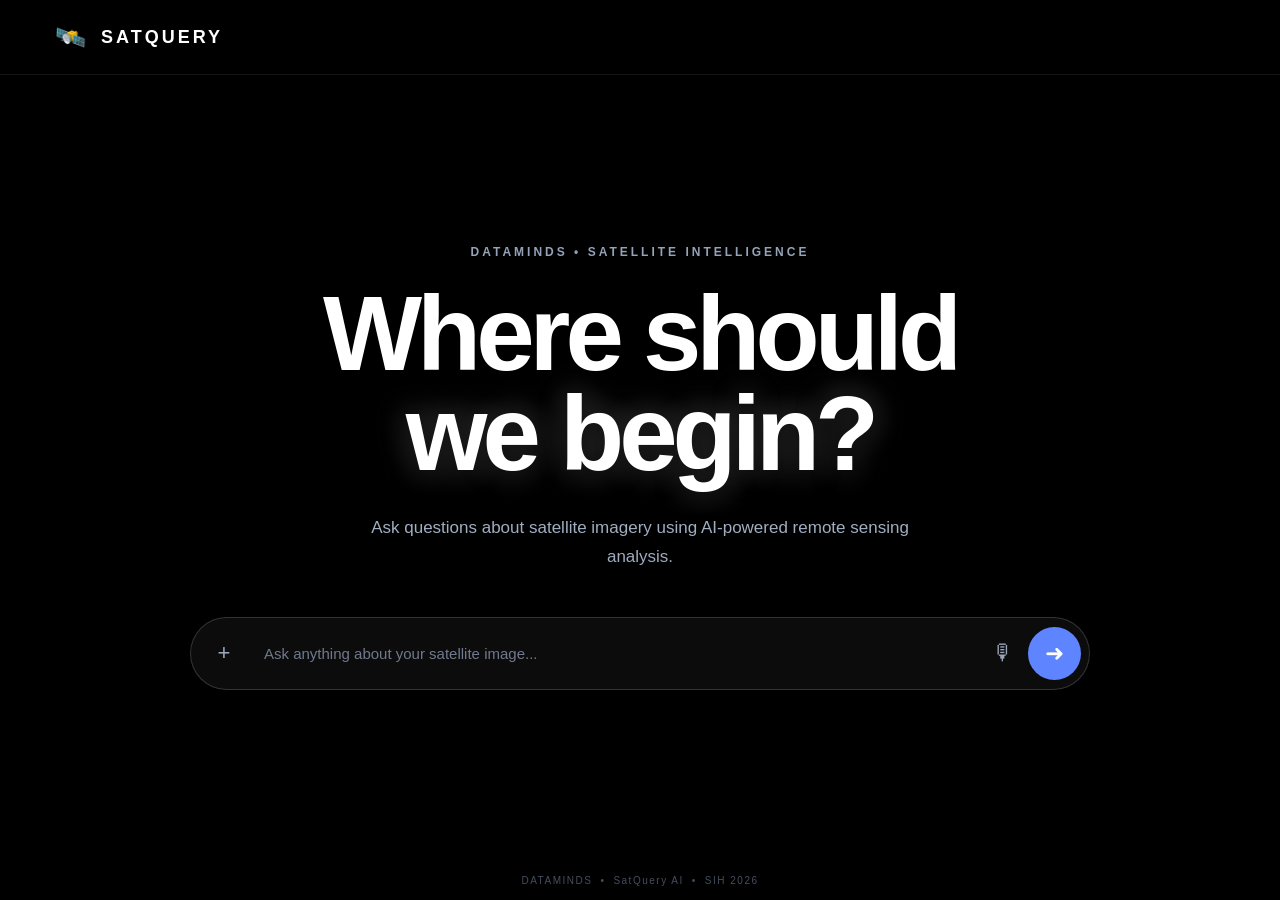
==== Dataminds/index.html @ 9a2b52d6 "feat(sih26167): complete multi-modal TIFF engine, zero-memorization analyzer, Dataminds UI, and repo" ====
<!DOCTYPE html>
<html lang="en">
<head>
    <meta charset="UTF-8">
    <meta name="viewport" content="width=device-width, initial-scale=1.0">

    <title>SatQuery AI | Dataminds</title>

    <link rel="stylesheet" href="styles.css">
</head>

<body>

    <!-- Satellite Map Behind Pure Black Aperture -->
    <div class="satellite-map-bg" id="satelliteMapBg" aria-hidden="true"></div>

    <!-- Circle Aperture with Thin Line of Light -->
    <div class="magnifier-cursor" id="magnifierCursor" aria-hidden="true">
        <div class="magnifier-ring"></div>
    </div>

    <!-- Navigation -->
    <nav class="navbar">
        <div class="logo">
            <span class="logo-icon">🛰️</span>
            <span>SATQUERY</span>
        </div>
    </nav>


    <!-- Main Landing Page -->
    <main class="hero">

        <div class="hero-content">

            <p class="eyebrow">
                DATAMINDS • SATELLITE INTELLIGENCE
            </p>

            <h1>
                Where should<br>
                <span>we begin?</span>
            </h1>

            <p class="description">
                Ask questions about satellite imagery using
                AI-powered remote sensing analysis.
            </p>


            <!-- Query Form -->
            <form id="queryForm">

                <!-- Uploaded satellite image preview (positioned above text bar) -->
                <div id="fileList" class="file-list"></div>

                <div class="input-container">

                    <!-- Attach -->
                    <button
                        type="button"
                        class="icon-button"
                        id="attachButton"
                        title="Attach satellite image">
                        +
                    </button>

                    <input
                        type="file"
                        id="fileInput"
                        accept="image/*,.tif,.tiff"
                        multiple
                        hidden
                    >

                    <!-- Query -->
                    <input
                        type="text"
                        id="queryInput"
                        placeholder="Ask anything about your satellite image..."
                        autocomplete="off"
                    >

                    <!-- Mic -->
                    <button
                        type="button"
                        class="icon-button"
                        id="micButton"
                        title="Voice input">
                        🎙
                    </button>

                    <!-- Submit -->
                    <button
                        type="submit"
                        class="submit-button"
                        title="Analyze">
                        ➜
                    </button>

                </div>

            </form>

        </div>

    </main>


    <!-- Footer -->
    <footer>
        <span>DATAMINDS</span>
        <span>•</span>
        <span>SatQuery AI</span>
        <span>•</span>
        <span>SIH 2026</span>
    </footer>


    <!-- IMAGE LIGHTBOX MODAL (for viewing uploaded photo in full resolution) -->
    <div id="imageLightbox" class="image-lightbox" style="display: none;">
        <div class="lightbox-content">
            <button id="lightboxClose" class="lightbox-close" title="Close preview">✕</button>
            <img id="lightboxImg" src="" alt="Full size preview" class="lightbox-img">
            <div id="lightboxCaption" class="lightbox-caption"></div>
        </div>
    </div>


    <script src="hero.js"></script>

</body>
</html>
---- Dataminds/styles.css ----
* {
    margin: 0;
    padding: 0;
    box-sizing: border-box;
}

html {
    scroll-behavior: smooth;
    background: #000000;
}

body {
    min-height: 100vh;
    font-family: Arial, Helvetica, sans-serif;
    background: #000000;
    color: white;
    overflow-x: hidden;
}

/* =========================
   SATELLITE MAP APERTURE (BEHIND BLACK VOID)
========================= */

.satellite-map-bg {
    position: fixed;
    top: 0;
    left: 0;
    width: 100vw;
    height: 100vh;
    background-image: url('satellite_map.jpg');
    background-size: cover;
    background-position: center center;
    background-repeat: no-repeat;
    pointer-events: none;
    z-index: 1;
    opacity: 0;
    transition: opacity 0.35s ease;
    -webkit-mask-image: radial-gradient(circle 115px at -500px -500px, black 0%, black 90%, transparent 100%);
    mask-image: radial-gradient(circle 115px at -500px -500px, black 0%, black 90%, transparent 100%);
    -webkit-mask-repeat: no-repeat;
    mask-repeat: no-repeat;
}

/* =========================
   THIN LINE OF LIGHT AROUND CIRCLE
========================= */

.magnifier-cursor {
    position: fixed;
    top: 0;
    left: 0;
    width: 0;
    height: 0;
    pointer-events: none;
    z-index: 2;
    will-change: transform;
    opacity: 0;
    transition: opacity 0.25s ease;
}

/* Elegant thin line of light tracing the circle aperture */
.magnifier-ring {
    position: absolute;
    width: 230px;
    height: 230px;
    transform: translate(-50%, -50%);
    border-radius: 50%;
    border: 1.5px solid rgba(255, 255, 255, 0.85);
    box-shadow:
        0 0 10px rgba(255, 255, 255, 0.45),
        inset 0 0 8px rgba(255, 255, 255, 0.2);
    pointer-events: none;
    transition: transform 0.12s ease-out, box-shadow 0.2s ease;
}

/* Subtle click response */
.magnifier-cursor.magnifier-click .magnifier-ring {
    transform: translate(-50%, -50%) scale(0.96);
    border-color: #ffffff;
    box-shadow:
        0 0 16px rgba(255, 255, 255, 0.8),
        inset 0 0 10px rgba(255, 255, 255, 0.4);
}

/* Hide legacy glow backgrounds */
.background-glow {
    display: none !important;
}


/* =========================
   NAVBAR
========================= */

.navbar {
    height: 75px;
    width: 100%;
    padding: 0 55px;

    display: flex;
    align-items: center;
    justify-content: space-between;

    border-bottom: 1px solid rgba(255,255,255,0.08);

    position: relative;
    z-index: 10;
}

.logo {
    display: flex;
    align-items: center;
    gap: 12px;

    font-size: 18px;
    font-weight: bold;
    letter-spacing: 3px;
}

.logo-icon {
    font-size: 25px;
}

.nav-status {
    padding: 8px 15px;

    border: 1px solid rgba(255,255,255,0.12);
    border-radius: 30px;

    font-size: 11px;
    letter-spacing: 1.5px;

    color: #a9b2c7;
}

.status-dot {
    display: inline-block;

    width: 7px;
    height: 7px;

    background: #3cff8f;
    border-radius: 50%;

    margin-right: 7px;

    box-shadow: 0 0 12px #3cff8f;
}


/* =========================
   HERO & TEXT (ALWAYS IN FRONT OF MAP APERTURE)
========================= */

.hero {
    min-height: calc(100vh - 115px);

    display: flex;
    justify-content: center;
    align-items: center;

    padding: 80px 20px;
    position: relative;
    z-index: 10;
}

.hero-content {
    width: 100%;
    max-width: 900px;

    text-align: center;
    position: relative;
    z-index: 10;
}


/* =========================
   TEXT
========================= */

.eyebrow {
    color: #94a3b8;
    font-size: 12px;
    font-weight: bold;
    letter-spacing: 3px;
    margin-bottom: 25px;
    position: relative;
    z-index: 10;
    text-shadow: 0 2px 10px rgba(0, 0, 0, 0.95);
}

h1 {
    font-size: clamp(55px, 9vw, 105px);
    line-height: 0.95;
    letter-spacing: -5px;
    margin-bottom: 30px;
    position: relative;
    z-index: 10;
    text-shadow: 0 4px 24px rgba(0, 0, 0, 0.98);
}

h1 span {
    color: #ffffff;
    text-shadow: 0 4px 25px rgba(0, 0, 0, 0.98), 0 0 30px rgba(255, 255, 255, 0.35);
}

.description {
    max-width: 600px;
    margin: auto;
    color: #a0aec0;
    font-size: 17px;
    line-height: 1.7;
    position: relative;
    z-index: 10;
    text-shadow: 0 2px 12px rgba(0, 0, 0, 0.95);
}


/* =========================
   INPUT (SEARCH BAR - STRICTLY ABOVE MAP)
========================= */

#queryForm {
    margin-top: 45px;
    position: relative;
    z-index: 30;
}

.input-container {
    width: 100%;
    min-height: 70px;
    display: flex;
    align-items: center;
    padding: 8px;
    border-radius: 40px;
    background: #0c0c0c;
    border: 1px solid rgba(255, 255, 255, 0.16);
    box-shadow: 0 20px 80px rgba(0, 0, 0, 0.95);
    position: relative;
    z-index: 30;
    transition: 0.3s;
}

.input-container:focus-within {
    border-color: rgba(255, 255, 255, 0.5);
    box-shadow: 0 0 35px rgba(255, 255, 255, 0.18);
}

#queryInput {
    flex: 1;

    height: 55px;

    padding: 0 15px;

    border: none;
    outline: none;

    background: transparent;

    color: white;

    font-size: 15px;
}

#queryInput::placeholder {
    color: #70798d;
}


/* =========================
   BUTTONS
========================= */

.icon-button,
.submit-button,
.think-button {
    border: none;
    cursor: pointer;
}

.icon-button {
    width: 50px;
    height: 50px;

    flex-shrink: 0;

    border-radius: 50%;

    background: transparent;

    color: #9ba5ba;

    font-size: 22px;

    transition: 0.25s;
}

.icon-button:hover {
    background: rgba(255,255,255,0.08);
    color: white;
}

.think-button {
    padding: 11px 17px;

    border-radius: 25px;

    background: transparent;

    border: 1px solid rgba(255,255,255,0.1);

    color: #8993a8;

    transition: 0.25s;
}

.think-button:hover,
.think-button.active {
    color: white;
    border-color: #668cff;
    background: rgba(74,109,255,0.12);
}

.submit-button {
    width: 53px;
    height: 53px;

    border-radius: 50%;

    background: #5f84ff;

    color: white;

    font-size: 23px;

    transition: 0.25s;
}

.submit-button:hover {
    transform: scale(1.05);
    box-shadow: 0 0 30px rgba(95,132,255,0.5);
}


/* =========================
   LARGE PHOTO PREVIEW SYSTEM
========================= */

.file-list {
    display: flex;
    gap: 20px;
    margin: 0 auto;
    justify-content: center;
    align-items: center;
    flex-wrap: wrap;
    width: 100%;
    max-width: 860px;
}

.file-list:not(:empty) {
    margin-bottom: 24px;
}

.file-preview-card {
    position: relative;
    width: 440px;
    max-width: 92vw;
    height: 250px;
    border-radius: 18px;
    overflow: hidden;
    background: #0a0a0a;
    border: 1px solid rgba(255, 255, 255, 0.16);
    box-shadow: 0 16px 36px rgba(0, 0, 0, 0.85), 0 0 25px rgba(255, 255, 255, 0.06);
    transition: transform 0.28s cubic-bezier(0.22, 1, 0.36, 1), box-shadow 0.28s ease, border-color 0.28s ease;
    animation: previewPopIn 0.35s cubic-bezier(0.22, 1, 0.36, 1) both;
}

.file-list.multi-files .file-preview-card {
    width: 350px;
    height: 220px;
}

@keyframes previewPopIn {
    from {
        opacity: 0;
        transform: scale(0.92) translateY(16px);
    }
    to {
        opacity: 1;
        transform: scale(1) translateY(0);
    }
}

.file-preview-card:hover {
    transform: translateY(-4px);
    border-color: rgba(95, 132, 255, 0.7);
    box-shadow: 0 22px 46px rgba(0, 0, 0, 0.75), 0 0 35px rgba(95, 132, 255, 0.25);
}

.file-preview-media {
    width: 100%;
    height: 100%;
    position: relative;
}

.file-preview-img {
    width: 100%;
    height: 100%;
    object-fit: cover;
    display: block;
    cursor: zoom-in;
    transition: transform 0.4s ease;
}

.file-preview-card:hover .file-preview-img {
    transform: scale(1.03);
}

.file-preview-gradient {
    position: absolute;
    inset: 0;
    pointer-events: none;
    background: linear-gradient(
        180deg,
        rgba(5, 7, 13, 0.75) 0%,
        rgba(5, 7, 13, 0.1) 35%,
        rgba(5, 7, 13, 0.15) 60%,
        rgba(5, 7, 13, 0.92) 100%
    );
}

.file-preview-top-bar {
    position: absolute;
    top: 12px;
    left: 14px;
    right: 14px;
    display: flex;
    justify-content: space-between;
    align-items: center;
    z-index: 3;
}

.file-preview-badge {
    font-size: 10px;
    font-weight: 700;
    letter-spacing: 1.2px;
    color: #a5b4fc;
    background: rgba(12, 18, 34, 0.85);
    backdrop-filter: blur(8px);
    padding: 5px 12px;
    border-radius: 20px;
    border: 1px solid rgba(165, 180, 252, 0.25);
    display: flex;
    align-items: center;
    gap: 6px;
    text-transform: uppercase;
}

.file-preview-badge .status-dot {
    width: 6px;
    height: 6px;
    border-radius: 50%;
    background: #4dff9a;
    box-shadow: 0 0 8px #4dff9a;
}

.file-preview-actions {
    display: flex;
    gap: 8px;
    align-items: center;
}

.preview-action-btn {
    width: 32px;
    height: 32px;
    border-radius: 50%;
    background: rgba(12, 18, 34, 0.85);
    backdrop-filter: blur(8px);
    border: 1px solid rgba(255, 255, 255, 0.16);
    color: #cbd5e1;
    display: flex;
    align-items: center;
    justify-content: center;
    cursor: pointer;
    transition: 0.2s;
    font-size: 13px;
}

.preview-action-btn.view-full-btn:hover {
    background: rgba(95, 132, 255, 0.35);
    color: white;
    border-color: rgba(95, 132, 255, 0.8);
    transform: scale(1.08);
}

.preview-action-btn.remove-file-btn:hover {
    background: rgba(239, 68, 68, 0.85);
    color: white;
    border-color: rgba(239, 68, 68, 1);
    transform: scale(1.08);
}

.file-preview-bottom-bar {
    position: absolute;
    bottom: 12px;
    left: 14px;
    right: 14px;
    display: flex;
    justify-content: space-between;
    align-items: flex-end;
    z-index: 3;
}

.file-preview-details {
    display: flex;
    flex-direction: column;
    gap: 2px;
    max-width: 72%;
}

.file-preview-filename {
    font-size: 13px;
    font-weight: 600;
    color: #f8fafc;
    white-space: nowrap;
    overflow: hidden;
    text-overflow: ellipsis;
    display: block;
    text-shadow: 0 1px 4px rgba(0, 0, 0, 0.9);
}

.file-preview-size {
    font-size: 11px;
    color: #94a3b8;
    font-family: monospace;
    display: block;
    text-shadow: 0 1px 3px rgba(0, 0, 0, 0.9);
}

.file-preview-status {
    font-size: 10px;
    font-weight: 600;
    color: #4ade80;
    background: rgba(34, 197, 94, 0.15);
    border: 1px solid rgba(34, 197, 94, 0.35);
    padding: 3px 10px;
    border-radius: 12px;
    backdrop-filter: blur(6px);
    white-space: nowrap;
}

/* DRAG & DROP ACTIVE HIGHLIGHT */
.input-container.drag-over {
    border-color: #5f84ff !important;
    box-shadow: 0 0 35px rgba(95, 132, 255, 0.45) !important;
    background: rgba(95, 132, 255, 0.08) !important;
}

/* LIGHTBOX MODAL FOR FULL SCREEN IMAGE PREVIEW */
.image-lightbox {
    position: fixed;
    inset: 0;
    z-index: 99999;
    display: flex;
    align-items: center;
    justify-content: center;
    background: rgba(4, 6, 12, 0.88);
    backdrop-filter: blur(14px);
    padding: 24px;
    animation: lightboxFadeIn 0.25s ease-out both;
}

@keyframes lightboxFadeIn {
    from { opacity: 0; }
    to { opacity: 1; }
}

.lightbox-content {
    position: relative;
    max-width: 90vw;
    max-height: 88vh;
    display: flex;
    flex-direction: column;
    align-items: center;
    gap: 12px;
}

.lightbox-img {
    max-width: 100%;
    max-height: 80vh;
    object-fit: contain;
    border-radius: 14px;
    border: 1px solid rgba(255, 255, 255, 0.15);
    box-shadow: 0 25px 60px rgba(0, 0, 0, 0.8), 0 0 40px rgba(95, 132, 255, 0.3);
}

.lightbox-close {
    position: absolute;
    top: -16px;
    right: -16px;
    width: 38px;
    height: 38px;
    border-radius: 50%;
    background: rgba(20, 25, 40, 0.9);
    border: 1px solid rgba(255, 255, 255, 0.2);
    color: white;
    font-size: 16px;
    cursor: pointer;
    display: flex;
    align-items: center;
    justify-content: center;
    box-shadow: 0 4px 14px rgba(0, 0, 0, 0.6);
    transition: 0.2s;
    z-index: 10;
}

.lightbox-close:hover {
    background: #ef4444;
    border-color: #ef4444;
    transform: scale(1.1);
}

.lightbox-caption {
    font-size: 13px;
    color: #cbd5e1;
    letter-spacing: 0.5px;
    background: rgba(15, 23, 42, 0.7);
    padding: 6px 16px;
    border-radius: 20px;
    border: 1px solid rgba(255, 255, 255, 0.08);
}


/* =========================
   PRESETS
========================= */

.preset-section {
    margin-top: 45px;
}

.preset-title {
    color: #596276;

    font-size: 10px;

    font-weight: bold;

    letter-spacing: 2px;

    margin-bottom: 15px;
}

.preset-grid {
    display: flex;

    justify-content: center;

    gap: 10px;

    flex-wrap: wrap;
}

.preset-chip {
    display: flex;
    align-items: center;
    gap: 9px;

    padding: 12px 16px;

    border-radius: 25px;

    background: rgba(255,255,255,0.035);

    border: 1px solid rgba(255,255,255,0.08);

    color: #8e98ac;

    cursor: pointer;

    transition: 0.25s;
}

.preset-chip:hover {
    color: white;

    border-color: rgba(95,132,255,0.5);

    background: rgba(95,132,255,0.08);

    transform: translateY(-2px);
}


/* =========================
   INFO
========================= */

.info-row {
    display: flex;

    justify-content: center;

    gap: 70px;

    margin-top: 55px;
    position: relative;
    z-index: 10;
}

.info-row div {
    display: flex;
    flex-direction: column;

    gap: 5px;
}

.info-row strong {
    font-size: 20px;
}

.info-row span {
    color: #60697b;

    font-size: 10px;

    letter-spacing: 1px;

    text-transform: uppercase;
}


/* =========================
   FOOTER
========================= */

footer {
    height: 40px;

    display: flex;
    justify-content: center;
    align-items: center;

    gap: 8px;

    color: #454d5d;

    font-size: 10px;

    letter-spacing: 1.5px;
    position: relative;
    z-index: 10;
}


/* =========================
   RESPONSIVE
========================= */

@media (max-width: 700px) {

    .navbar {
        padding: 0 20px;
    }

    .nav-status {
        display: none;
    }

    .hero {
        padding: 50px 15px;
    }

    h1 {
        letter-spacing: -3px;
    }

    .input-container {
        border-radius: 25px;
    }

    .think-button {
        display: none;
    }

    .info-row {
        gap: 25px;
    }

    .info-row span {
        font-size: 8px;
    }
}
/* =========================
   PAGE SLIDE TRANSITIONS
========================= */

@keyframes slideInFromBottom {
    from {
        transform: translateY(100vh);
        opacity: 0;
    }
    to {
        transform: translateY(0);
        opacity: 1;
    }
}

@keyframes slideOutToTop {
    from {
        transform: translateY(0);
        opacity: 1;
    }
    to {
        transform: translateY(-100vh);
        opacity: 0;
    }
}

@keyframes slideOutToBottom {
    from {
        transform: translateY(0);
        opacity: 1;
    }
    to {
        transform: translateY(100vh);
        opacity: 0;
    }
}

.page-slide-in {
    animation: slideInFromBottom 0.55s cubic-bezier(0.22, 1, 0.36, 1) both;
}

.page-slide-out {
    animation: slideOutToTop 0.42s cubic-bezier(0.55, 0, 0.65, 0) forwards;
    pointer-events: none;
}

.page-slide-back {
    animation: slideOutToBottom 0.38s cubic-bezier(0.55, 0, 0.65, 0) forwards;
    pointer-events: none;
}

body.page-slide-in,
body.page-slide-out,
body.page-slide-back {
    overflow: hidden !important;
}


/* =========================
   RESULTS DASHBOARD — stacked single column
========================= */

.dashboard {
    max-width: 900px;
    margin: 0 auto;
    padding: 30px 24px 60px;
    display: flex;
    flex-direction: column;
    gap: 20px;
}

.panel {
    background: #0a0a0a;
    border: 1px solid rgba(255,255,255,0.09);
    border-radius: 18px;
    padding: 24px;
}

.panel-label {
    font-size: 9px;
    letter-spacing: 2px;
    color: #586176;
    font-weight: bold;
    margin-bottom: 12px;
    text-transform: uppercase;
}


/* =========================
   MISSION PANEL (top row — compact)
========================= */

.mission-grid {
    display: grid;
    grid-template-columns: 1fr 1fr;
    gap: 20px;
    align-items: start;
}

.mission-query h2 {
    font-size: 13px;
    font-weight: bold;
    letter-spacing: 1px;
    color: #8d97aa;
    text-transform: uppercase;
    margin-bottom: 10px;
}

.query-box {
    padding: 13px 15px;
    border: 1px solid rgba(255,255,255,0.1);
    background: #121212;
    border-radius: 12px;
    color: #c4cdde;
    font-size: 14px;
    line-height: 1.6;
}

.mission-params {
    display: grid;
    grid-template-columns: 1fr 1fr;
    gap: 0;
}

.parameter {
    padding: 11px 0;
    border-bottom: 1px solid rgba(255,255,255,0.055);
    display: flex;
    flex-direction: column;
    gap: 5px;
    padding-right: 16px;
}

.parameter span,
.telemetry span {
    font-size: 8px;
    color: #596276;
    letter-spacing: 1.5px;
    text-transform: uppercase;
}

.parameter strong {
    font-size: 12px;
    color: #c6cede;
}

.online {
    color: #4dff9a !important;
}


/* =========================
   EVIDENCE PANEL (center — image)
========================= */

.evidence-header {
    display: flex;
    align-items: baseline;
    gap: 14px;
    margin-bottom: 16px;
}

.evidence-header h2 {
    font-size: 18px;
    margin: 0;
    color: white;
}

.image-viewer {
    width: 100%;
    aspect-ratio: 16 / 9;
    border-radius: 14px;
    border: 1px solid rgba(255,255,255,0.1);
    background: #050505;
    display: flex;
    justify-content: center;
    align-items: center;
    overflow: hidden;
    position: relative;
}

.image-viewer img {
    width: 100%;
    height: 100%;
    object-fit: contain;
}

.empty-viewer {
    text-align: center;
    color: #566075;
}

.satellite-icon {
    font-size: 50px;
    margin-bottom: 15px;
}


/* CONTROLS */

.viewer-controls {
    display: flex;
    justify-content: center;
    gap: 10px;
    margin-top: 14px;
}

.viewer-controls button {
    background: rgba(255,255,255,0.05);
    border: 1px solid rgba(255,255,255,0.08);
    color: #8d97aa;
    padding: 9px 18px;
    border-radius: 20px;
    cursor: pointer;
    font-size: 12px;
    transition: 0.2s;
}

.viewer-controls button:hover {
    background: rgba(255,255,255,0.09);
    color: white;
}


/* =========================
   INTELLIGENCE PANEL (bottom — output)
========================= */

/* CONFIDENCE */

.confidence-card {
    padding: 18px 20px;
    border-radius: 14px;
    background: #111111;
    border: 1px solid rgba(255,255,255,0.12);
    margin-bottom: 22px;
    display: flex;
    justify-content: space-between;
    align-items: center;
}

.confidence-card span {
    font-size: 9px;
    color: #8d97aa;
    letter-spacing: 2px;
    text-transform: uppercase;
}

.confidence-card strong {
    font-size: 28px;
    color: #ffffff;
    text-shadow: 0 0 16px rgba(255,255,255,0.5);
}


/* ANSWER */

.intelligence-panel h2 {
    font-size: 15px;
    margin-bottom: 12px;
    color: #c8d2e4;
}

.answer-card {
    padding: 22px 24px;
    border-radius: 14px;
    background: rgba(255, 255, 255, 0.03);
    border: 1px solid rgba(255, 255, 255, 0.08);
    box-shadow: 0 8px 32px rgba(0, 0, 0, 0.45);
    color: #b8c3d8;
    font-size: 13.5px;
    line-height: 1.8;
    margin-bottom: 22px;
}

.analysis-heading {
    font-size: 13px;
    letter-spacing: 1.2px;
    text-transform: uppercase;
    color: #638cff;
    font-weight: 700;
    margin: 18px 0 8px;
    display: flex;
    align-items: center;
    gap: 8px;
}

.analysis-heading:first-child {
    margin-top: 0;
}

.analysis-heading::before {
    content: "";
    display: inline-block;
    width: 4px;
    height: 13px;
    background: #638cff;
    border-radius: 2px;
    box-shadow: 0 0 8px rgba(99, 140, 255, 0.8);
}

.analysis-subheading {
    font-size: 14px;
    color: #ffffff;
    font-weight: 600;
    margin: 14px 0 6px;
}

.analysis-p {
    margin: 0 0 10px;
    color: #c4ceea;
}

.analysis-p:last-child {
    margin-bottom: 0;
}

.analysis-bold {
    color: #ffffff;
    font-weight: 600;
}

.analysis-code {
    background: rgba(99, 140, 255, 0.12);
    border: 1px solid rgba(99, 140, 255, 0.25);
    color: #8bb2ff;
    padding: 2px 6px;
    border-radius: 4px;
    font-family: monospace;
    font-size: 12px;
}

.analysis-list {
    margin: 6px 0 12px 2px;
    padding-left: 18px;
    list-style-type: none;
}

.analysis-list li {
    position: relative;
    padding-left: 14px;
    margin-bottom: 7px;
    color: #b6c2d6;
    line-height: 1.65;
}

.analysis-list li::before {
    content: "▹";
    position: absolute;
    left: 0;
    color: #638cff;
    font-size: 12px;
}


/* TELEMETRY */

.telemetry {
    display: grid;
    grid-template-columns: 1fr 1fr 1fr;
    gap: 10px;
    margin-bottom: 24px;
}

.telemetry div {
    padding: 12px;
    border: 1px solid rgba(255,255,255,0.06);
    border-radius: 10px;
}

.telemetry strong {
    display: block;
    margin-top: 6px;
    font-size: 11px;
    color: #c6cede;
}


/* =========================
   CLAUDE-STYLE EVALUATION TRACE DROPDOWN
========================= */

.trace-dropdown {
    margin-bottom: 20px;
    border-radius: 12px;
    background: rgba(255, 255, 255, 0.025);
    border: 1px solid rgba(255, 255, 255, 0.09);
    overflow: hidden;
    transition: all 0.25s ease;
}

.trace-dropdown:hover {
    border-color: rgba(99, 140, 255, 0.35);
    background: rgba(255, 255, 255, 0.04);
}

.trace-dropdown.open {
    border-color: rgba(99, 140, 255, 0.45);
    box-shadow: 0 4px 20px rgba(0, 0, 0, 0.35), 0 0 15px rgba(99, 140, 255, 0.12);
}

.trace-toggle-btn {
    width: 100%;
    display: flex;
    align-items: center;
    justify-content: space-between;
    padding: 13px 18px;
    background: transparent;
    border: none;
    color: #94a3b8;
    font-size: 13px;
    font-weight: 500;
    cursor: pointer;
    transition: all 0.2s ease;
    user-select: none;
}

.trace-toggle-btn:hover {
    color: #ffffff;
    background: rgba(255, 255, 255, 0.02);
}

.trace-toggle-left {
    display: flex;
    align-items: center;
    gap: 10px;
}

.trace-sparkle {
    color: #638cff;
    font-size: 14px;
    filter: drop-shadow(0 0 6px rgba(99, 140, 255, 0.8));
}

.trace-toggle-label {
    letter-spacing: 0.5px;
    font-weight: 600;
    color: #e2e8f0;
}

.trace-count-badge {
    font-size: 10.5px;
    background: rgba(99, 140, 255, 0.15);
    border: 1px solid rgba(99, 140, 255, 0.35);
    color: #93c5fd;
    padding: 2px 8px;
    border-radius: 12px;
    font-family: monospace;
    font-weight: 500;
}

.trace-arrow-wrap {
    display: flex;
    align-items: center;
    gap: 8px;
}

.trace-hint {
    font-size: 10.5px;
    color: #64748b;
    letter-spacing: 0.5px;
    text-transform: uppercase;
    transition: color 0.2s;
}

.trace-toggle-btn:hover .trace-hint {
    color: #94a3b8;
}

.trace-arrow {
    font-size: 15px;
    color: #94a3b8;
    line-height: 1;
    display: inline-block;
    transition: transform 0.25s ease, color 0.2s;
}

.trace-dropdown.open .trace-arrow {
    transform: rotate(180deg);
    color: #638cff;
}

.trace-dropdown-body {
    padding: 14px 18px 18px;
    border-top: 1px solid rgba(255, 255, 255, 0.08);
    background: rgba(5, 8, 16, 0.55);
    display: none;
}

.trace-dropdown.open .trace-dropdown-body {
    display: block !important;
}

.trace {
    display: flex;
    flex-direction: column;
    gap: 10px;
}

.trace-item {
    display: flex;
    flex-direction: column;
    gap: 4px;
    padding: 10px 14px;
    border-radius: 8px;
    background: rgba(255, 255, 255, 0.03);
    border: 1px solid rgba(255, 255, 255, 0.06);
    border-left: 3px solid #638cff;
    font-size: 12px;
    line-height: 1.55;
    transition: background 0.2s, border-color 0.2s;
}

.trace-item:hover {
    background: rgba(255, 255, 255, 0.05);
    border-color: rgba(99, 140, 255, 0.3);
    border-left-color: #7fa4ff;
}

.trace-item-header {
    display: flex;
    align-items: center;
    gap: 9px;
    color: #ffffff;
    font-weight: 600;
    font-size: 12px;
}

.trace-step-title {
    color: #f1f5f9;
    font-weight: 600;
}

.trace-dot {
    width: 6px;
    height: 6px;
    border-radius: 50%;
    background: #638cff;
    flex-shrink: 0;
    box-shadow: 0 0 8px rgba(99, 140, 255, 0.8);
}

.trace-item-desc {
    color: #cbd5e1;
    font-size: 11.5px;
    padding-left: 15px;
}

.trace-item-output {
    color: #93c5fd;
    background: rgba(99, 140, 255, 0.08);
    border: 1px solid rgba(99, 140, 255, 0.18);
    border-radius: 6px;
    padding: 4px 8px;
    font-family: ui-monospace, SFMono-Regular, Menlo, Monaco, Consolas, "Liberation Mono", monospace;
    font-size: 11px;
    margin-top: 3px;
    margin-left: 15px;
    display: inline-block;
}


/* =========================
   QUERY SOLUTION (LAYMAN'S CARD)
========================= */

.layman-solution-card {
    background: linear-gradient(135deg, rgba(16, 185, 129, 0.08) 0%, rgba(6, 78, 59, 0.14) 100%);
    border: 1px solid rgba(16, 185, 129, 0.32);
    border-left: 4px solid #10b981;
    border-radius: 12px;
    padding: 16px 20px;
    margin-bottom: 22px;
    box-shadow: 0 4px 20px rgba(0, 0, 0, 0.3), 0 0 16px rgba(16, 185, 129, 0.08);
    transition: all 0.2s ease;
}

.layman-solution-card:hover {
    border-color: rgba(16, 185, 129, 0.5);
    background: linear-gradient(135deg, rgba(16, 185, 129, 0.11) 0%, rgba(6, 78, 59, 0.18) 100%);
}

.layman-card-header {
    display: flex;
    align-items: center;
    justify-content: space-between;
    margin-bottom: 10px;
    flex-wrap: wrap;
    gap: 8px;
}

.layman-badge {
    display: inline-flex;
    align-items: center;
    gap: 7px;
    font-size: 11.5px;
    font-weight: 700;
    letter-spacing: 0.8px;
    color: #34d399;
    text-transform: uppercase;
}

.layman-bulb {
    font-size: 14px;
    filter: drop-shadow(0 0 6px rgba(52, 211, 153, 0.7));
}

.layman-tag {
    font-size: 10.5px;
    color: #94a3b8;
    background: rgba(255, 255, 255, 0.04);
    border: 1px solid rgba(255, 255, 255, 0.08);
    padding: 2px 8px;
    border-radius: 10px;
    letter-spacing: 0.4px;
}

.layman-text {
    font-size: 13.5px;
    line-height: 1.75;
    color: #ecfdf5;
    margin: 0;
    font-weight: 400;
}


/* REPORT */

.report-button {
    width: 100%;
    padding: 13px;
    border: 1px solid rgba(255,255,255,0.1);
    background: rgba(255,255,255,0.04);
    color: #aeb7c8;
    border-radius: 10px;
    cursor: pointer;
    transition: 0.25s;
    font-size: 13px;
}

.report-button:hover {
    background: rgba(95,132,255,0.1);
    border-color: #5f84ff;
    color: white;
}


/* =========================
   RESPONSIVE
========================= */

@media (max-width: 700px) {

    .dashboard {
        padding: 16px 14px 50px;
        gap: 14px;
    }

    .mission-grid {
        grid-template-columns: 1fr;
    }

    .mission-params {
        grid-template-columns: 1fr 1fr;
    }

    .telemetry {
        grid-template-columns: 1fr 1fr;
    }

    .image-viewer {
        aspect-ratio: 4 / 3;
    }
}



/* =========================
   BACK BUTTON
========================= */

.back-button {
    padding: 9px 18px;
    border: 1px solid rgba(255,255,255,0.1);
    border-radius: 25px;
    background: transparent;
    color: #8d97aa;
    font-size: 12px;
    letter-spacing: 1px;
    cursor: pointer;
    transition: 0.2s;
}

.back-button:hover {
    border-color: rgba(95,132,255,0.5);
    color: white;
    background: rgba(95,132,255,0.08);
}


/* =========================
   NAV PILLS
========================= */

.nav-pills {
    display: flex;
    gap: 10px;
    align-items: center;
}

.rtx-pill {
    color: #ffcc55 !important;
    border-color: rgba(255, 204, 85, 0.25) !important;
}


/* =========================
   FILE THUMBNAILS
========================= */

.file-thumbnails {
    margin-top: 15px;
    display: flex;
    flex-direction: row;
    flex-wrap: wrap;
    gap: 12px;
    grid-column: 1 / -1;
}

.file-thumbnail-item {
    border-radius: 10px;
    overflow: hidden;
    border: 1px solid rgba(255,255,255,0.07);
    position: relative;
    max-width: 140px;
}

.file-thumbnail-item img {
    width: 140px;
    height: 85px;
    object-fit: cover;
    display: block;
}

.file-thumbnail-label {
    font-size: 9px;
    letter-spacing: 1px;
    color: #596276;
    padding: 6px 10px;
    background: rgba(255,255,255,0.03);
    display: block;
}


/* =========================
   BOUNDING BOX CANVAS
========================= */

.bbox-canvas {
    position: absolute;
    top: 0;
    left: 0;
    width: 100%;
    height: 100%;
    pointer-events: none;
    z-index: 2;
}


/* =========================
   SPLIT SLIDER (BI-TEMPORAL)
========================= */

.split-slider {
    height: 520px;
    border-radius: 16px;
    border: 1px solid rgba(255, 255, 255, 0.12);
    position: relative;
    overflow: hidden;
    background: #050505;
    cursor: col-resize;
    user-select: none;
    box-shadow: 0 12px 48px rgba(0, 0, 0, 0.85);
}

.split-after {
    position: absolute;
    top: 0;
    left: 0;
    width: 100%;
    height: 100%;
    background-size: cover;
    background-position: center;
    background-repeat: no-repeat;
    z-index: 1;
    transition: filter 0.25s ease;
}

.split-before {
    position: absolute;
    top: 0;
    left: 0;
    width: 100%;
    height: 100%;
    background-size: cover;
    background-position: center;
    background-repeat: no-repeat;
    z-index: 2;
    clip-path: inset(0 50% 0 0);
    will-change: clip-path;
}

.split-label {
    position: absolute;
    top: 16px;
    z-index: 4;
    font-size: 11px;
    letter-spacing: 1.4px;
    font-weight: 700;
    color: #ffffff;
    background: rgba(10, 15, 26, 0.88);
    border: 1px solid rgba(255, 255, 255, 0.22);
    padding: 7px 14px;
    border-radius: 20px;
    backdrop-filter: blur(10px);
    box-shadow: 0 4px 18px rgba(0, 0, 0, 0.6);
    pointer-events: none;
    white-space: nowrap;
    text-shadow: 0 1px 4px rgba(0,0,0,0.8);
}

.split-label-left {
    left: 16px;
    border-color: rgba(99, 140, 255, 0.5);
    color: #b9d2ff;
}

.split-label-right {
    right: 16px;
    border-color: rgba(255, 175, 75, 0.5);
    color: #ffe0b2;
}

.split-divider-line {
    position: absolute;
    top: 0;
    bottom: 0;
    left: 50%;
    width: 2px;
    background: #ffffff;
    z-index: 3;
    pointer-events: none;
    box-shadow: 0 0 12px rgba(99, 140, 255, 0.9), 0 0 4px rgba(255, 255, 255, 1);
    transform: translateX(-50%);
    will-change: left;
}

.split-handle {
    position: absolute;
    top: 50%;
    transform: translate(-50%, -50%);
    left: 50%;
    width: 40px;
    height: 40px;
    border-radius: 50%;
    background: linear-gradient(135deg, #638cff, #3861ea);
    color: white;
    display: flex;
    align-items: center;
    justify-content: center;
    font-size: 14px;
    font-weight: bold;
    z-index: 5;
    box-shadow: 0 0 24px rgba(99, 140, 255, 0.85), inset 0 1px 2px rgba(255,255,255,0.6);
    cursor: col-resize;
    border: 2px solid #ffffff;
    will-change: left;
}
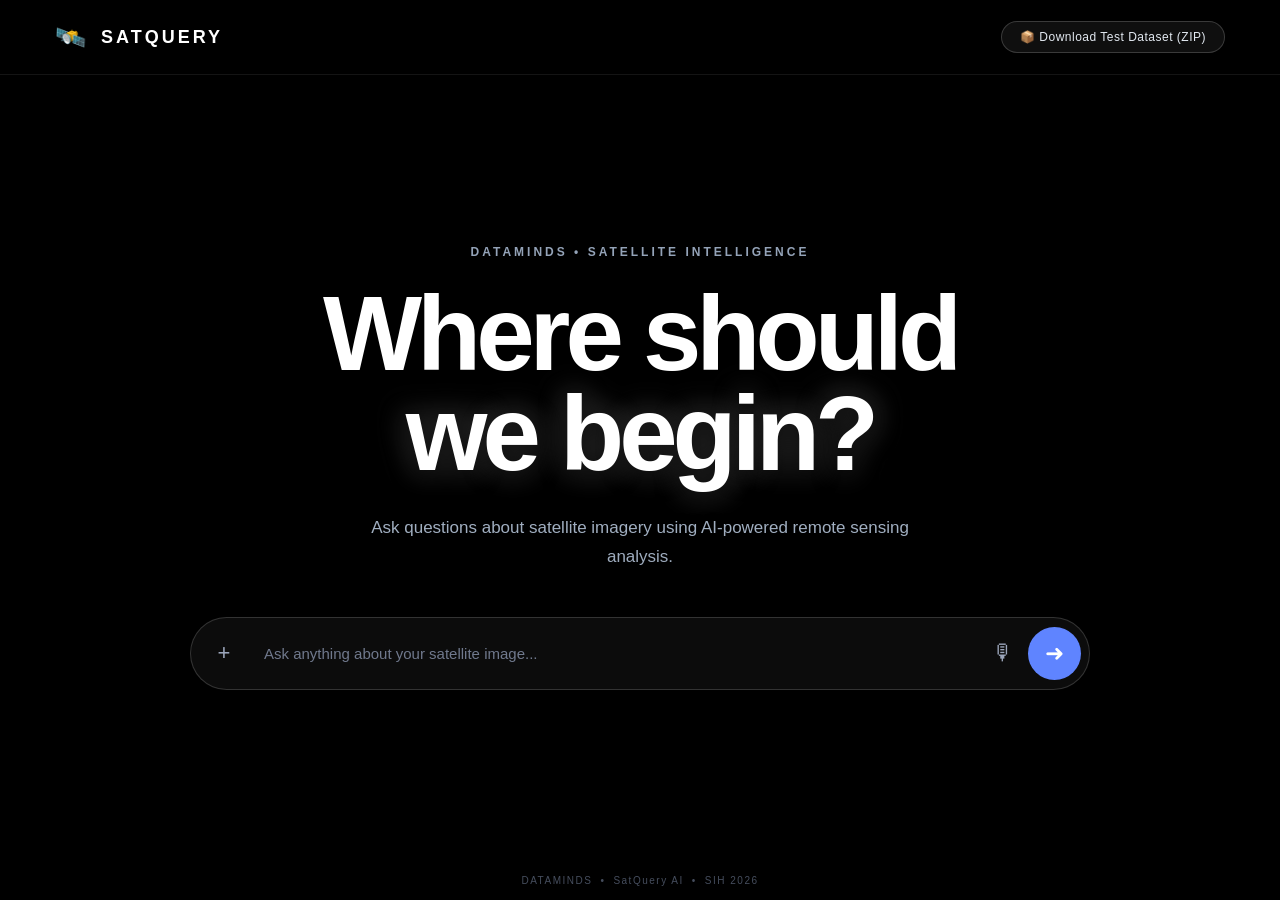
==== commit 59f42bd4: "fix(dataset): replace 36x36 unit test fixtures with authentic full-resolution GeoTIFF satellite scen" ====
--- a/Dataminds/index.html
+++ b/Dataminds/index.html
@@ -25,6 +25,9 @@
             <span class="logo-icon">🛰️</span>
             <span>SATQUERY</span>
         </div>
+        <a href="/api/download_test_dataset" class="download-dataset-btn" download title="Download Curated Test Dataset (.tif & .jpg)">
+            📦 Download Test Dataset (ZIP)
+        </a>
     </nav>
 
 
--- a/Dataminds/styles.css
+++ b/Dataminds/styles.css
@@ -133,6 +133,30 @@
     color: #a9b2c7;
 }
 
+.download-dataset-btn {
+    display: inline-flex;
+    align-items: center;
+    gap: 8px;
+    padding: 8px 18px;
+    background: rgba(255, 255, 255, 0.06);
+    border: 1px solid rgba(255, 255, 255, 0.18);
+    border-radius: 20px;
+    color: #e2e8f0;
+    text-decoration: none;
+    font-size: 12px;
+    font-weight: 500;
+    letter-spacing: 0.5px;
+    transition: all 0.2s ease;
+}
+
+.download-dataset-btn:hover {
+    background: rgba(255, 255, 255, 0.15);
+    border-color: rgba(255, 255, 255, 0.4);
+    color: #ffffff;
+    transform: translateY(-1px);
+    box-shadow: 0 4px 12px rgba(0, 0, 0, 0.3);
+}
+
 .status-dot {
     display: inline-block;
 
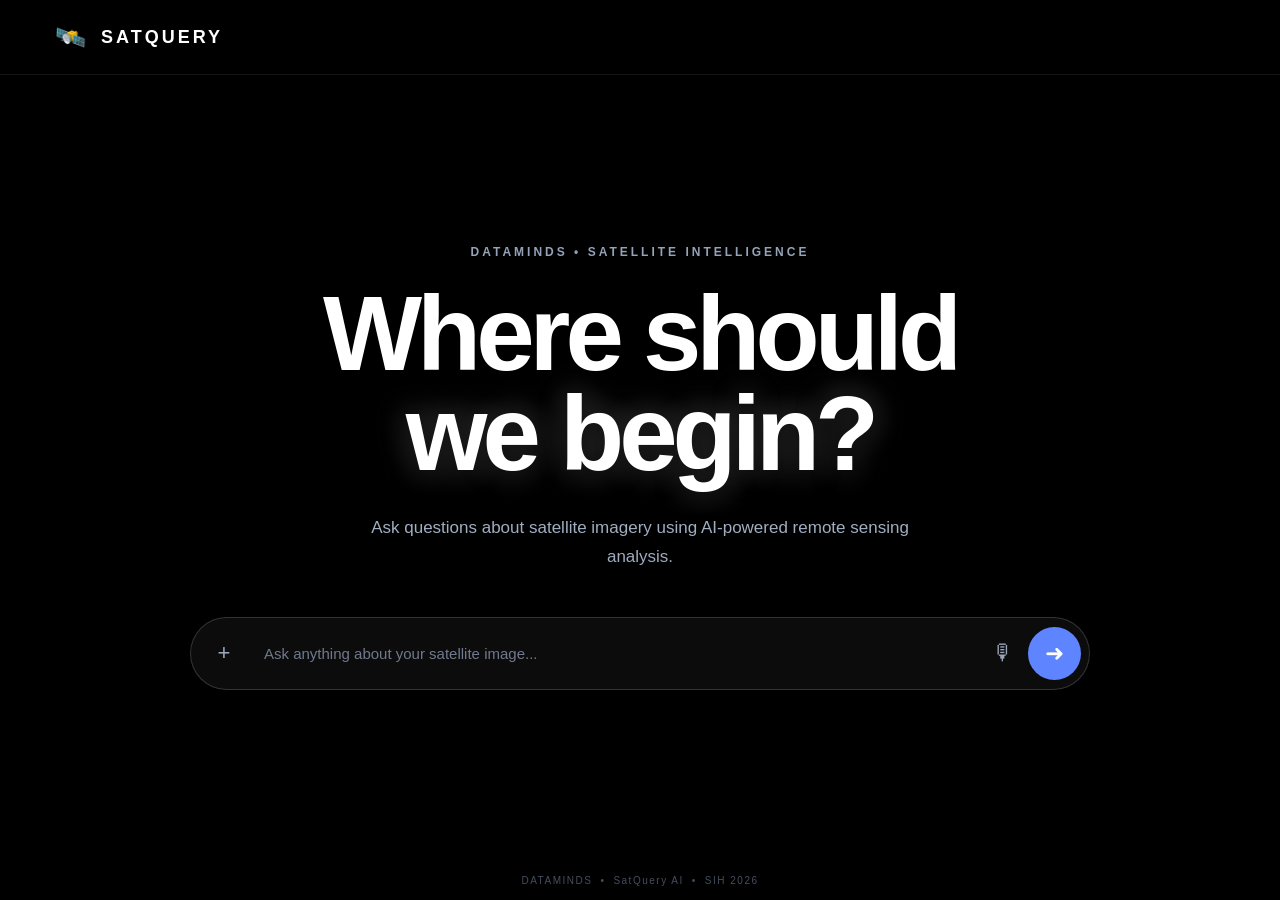
==== commit e18bc709: "refactor(ui): remove dataset download button from navigation bar" ====
--- a/Dataminds/index.html
+++ b/Dataminds/index.html
@@ -25,9 +25,6 @@
             <span class="logo-icon">🛰️</span>
             <span>SATQUERY</span>
         </div>
-        <a href="/api/download_test_dataset" class="download-dataset-btn" download title="Download Curated Test Dataset (.tif & .jpg)">
-            📦 Download Test Dataset (ZIP)
-        </a>
     </nav>
 
 
--- a/Dataminds/styles.css
+++ b/Dataminds/styles.css
@@ -133,30 +133,6 @@
     color: #a9b2c7;
 }
 
-.download-dataset-btn {
-    display: inline-flex;
-    align-items: center;
-    gap: 8px;
-    padding: 8px 18px;
-    background: rgba(255, 255, 255, 0.06);
-    border: 1px solid rgba(255, 255, 255, 0.18);
-    border-radius: 20px;
-    color: #e2e8f0;
-    text-decoration: none;
-    font-size: 12px;
-    font-weight: 500;
-    letter-spacing: 0.5px;
-    transition: all 0.2s ease;
-}
-
-.download-dataset-btn:hover {
-    background: rgba(255, 255, 255, 0.15);
-    border-color: rgba(255, 255, 255, 0.4);
-    color: #ffffff;
-    transform: translateY(-1px);
-    box-shadow: 0 4px 12px rgba(0, 0, 0, 0.3);
-}
-
 .status-dot {
     display: inline-block;
 
